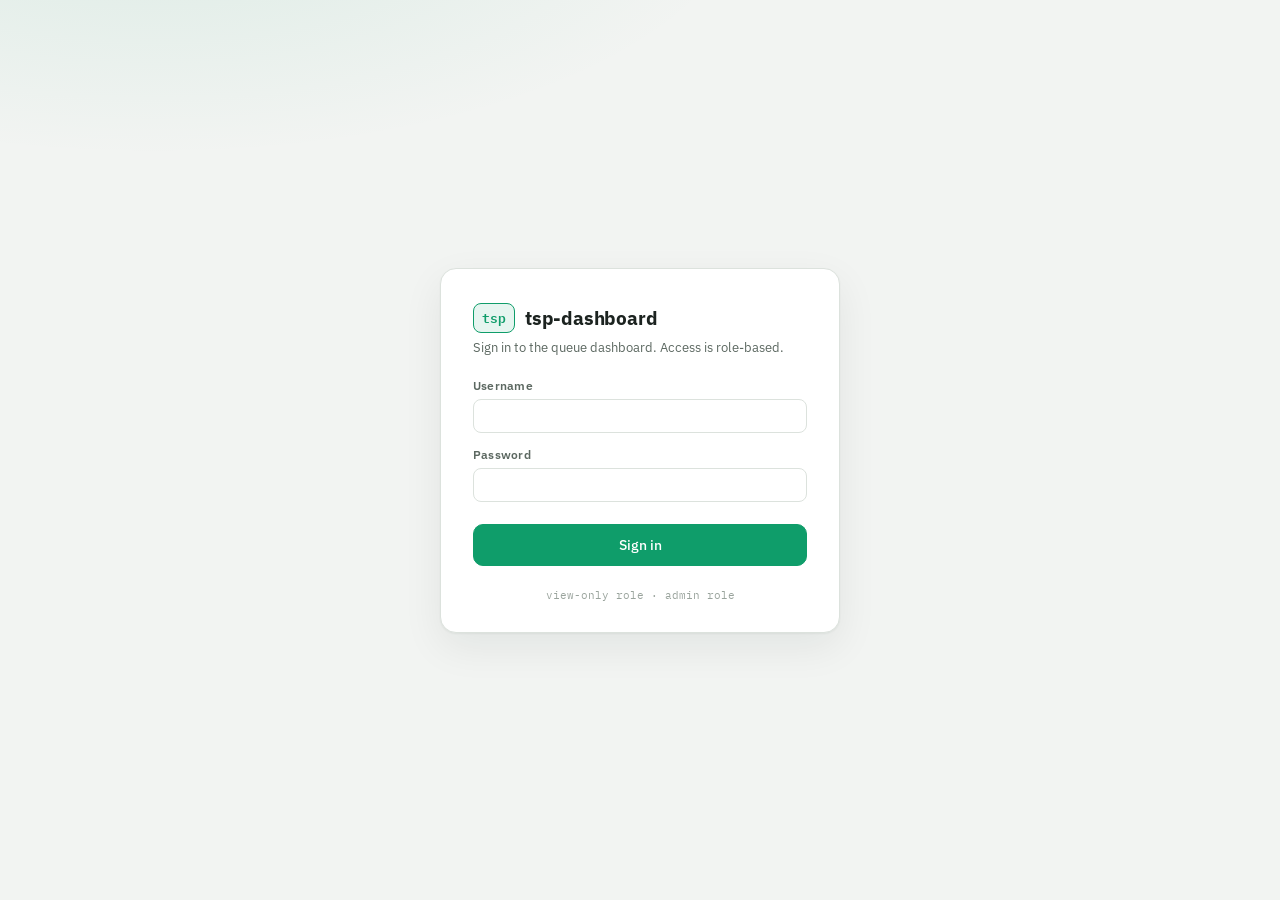
==== static/index.html @ b01f195d "Add files via upload" ====
<!doctype html>
<html lang="en">
<head>
<meta charset="utf-8" />
<meta name="viewport" content="width=device-width, initial-scale=1" />
<title>tsp-dashboard</title>
<link rel="icon" href="data:image/svg+xml,<svg xmlns='http://www.w3.org/2000/svg' viewBox='0 0 100 100'><text y='.9em' font-size='90'>⏱</text></svg>">
<link rel="preconnect" href="https://fonts.googleapis.com">
<link rel="preconnect" href="https://fonts.gstatic.com" crossorigin>
<link href="https://fonts.googleapis.com/css2?family=IBM+Plex+Mono:wght@400;500;600&family=IBM+Plex+Sans:wght@400;500;600;700&display=swap" rel="stylesheet">
<script>
(function () {
  var t = localStorage.getItem('tsp-theme');
  if (t !== 'dark' && t !== 'light') {
    t = window.matchMedia('(prefers-color-scheme: light)').matches ? 'light' : 'dark';
  }
  document.documentElement.dataset.theme = t;
})();
</script>
<link rel="stylesheet" href="/static/style.css">
</head>
<body>

<!-- ============================ LOGIN ============================ -->
<div id="loginWrap" hidden>
  <div class="login-card">
    <div class="login-brand">
      <span class="mark">tsp</span>
      <h1>tsp-dashboard</h1>
    </div>
    <p class="login-sub">Sign in to the queue dashboard. Access is role-based.</p>
    <form id="loginForm">
      <label for="u">Username</label>
      <input id="u" name="username" autocomplete="username" autofocus spellcheck="false" required />
      <label for="p">Password</label>
      <input id="p" name="password" type="password" autocomplete="current-password" required />
      <button type="submit" id="loginBtn" class="primary">Sign in</button>
    </form>
    <div id="loginErr" class="login-err" hidden></div>
    <div class="login-foot">view-only role · admin role</div>
  </div>
</div>

<!-- ============================ DASHBOARD ============================ -->
<div id="dashWrap" hidden>
  <div class="wrap">

    <header class="top">
      <div class="brand">
        <span class="mark">tsp</span>
        <div>
          <h1>tsp-dashboard</h1>
          <div class="bin" id="binPath">—</div>
        </div>
      </div>
      <div class="head-right">
        <span class="chip alive" id="serverChip"><span class="dot"></span><span id="serverChipText">checking…</span></span>
        <span class="chip" title="Slots available"><span class="dot" style="background:var(--ink-faint)"></span>slots&nbsp;<b id="slotsTag" style="color:var(--ink)">—</b></span>
        <span class="chip role-chip viewer" id="roleChip">—</span>
        <button id="themeBtn" title="Toggle light/dark mode">☀ Light</button>
        <button id="logoutBtn">Sign out</button>
      </div>
    </header>

    <div id="serverBanner" hidden></div>

    <!-- ---------- admin controls ---------- -->
    <section class="admin-panel" id="adminPanel" hidden>
      <div class="admin-head">
        <span class="lbl">Server controls</span>
        <span class="tag">admin only</span>
      </div>
      <div class="admin-grid">
        <div class="ctl-card slots">
          <div class="ctl-lbl">Max simultaneous slots <span class="cur" id="slotCur"></span></div>
          <div class="ctl-row">
            <input id="slotsInput" type="number" min="1" inputmode="numeric" placeholder="slots" />
            <button id="slotsBtn" class="primary">Set slots</button>
          </div>
          <div class="hint">tsp -S &lt;num&gt; — raise to increase throughput</div>
        </div>
        <div class="ctl-card">
          <div class="ctl-lbl">Running jobs</div>
          <div class="ctl-row">
            <span class="big"><span id="ctlRunning">0</span> <small>running</small></span>
            <button class="danger" id="killAllBtn">Kill all</button>
          </div>
          <div class="hint">tsp -T — SIGTERM every running job group</div>
        </div>
        <div class="ctl-card">
          <div class="ctl-lbl">Finished jobs</div>
          <div class="ctl-row">
            <span class="big"><span id="ctlFinished">0</span> <small>done</small></span>
            <button id="clearBtn">Clear finished</button>
          </div>
          <div class="hint">tsp -C — drop finished jobs from the list</div>
        </div>
        <div class="ctl-card">
          <div class="ctl-lbl">Task Spooler server</div>
          <button class="danger" id="killServerBtn" style="width:100%">Kill server</button>
          <div class="hint">tsp -K — <b>stops the daemon entirely.</b> Irreversible; jobs stop being accepted.</div>
        </div>
      </div>
    </section>

    <!-- ---------- overview ---------- -->
    <div class="overview">
      <div class="ov-ring-card">
        <svg viewBox="0 0 150 150" id="utilRing">
          <circle cx="75" cy="75" r="61" fill="none" stroke="var(--grid)" stroke-width="12"/>
          <circle id="utilArc" cx="75" cy="75" r="61" fill="none" stroke="var(--accent)" stroke-width="12"
                  stroke-linecap="round" transform="rotate(-90 75 75)"
                  stroke-dasharray="383.3" stroke-dashoffset="383.3"/>
          <text x="75" y="71" text-anchor="middle" id="ringNum" fill="var(--ink)"
                font-family="var(--font-mono)" font-size="27" font-weight="600">0</text>
          <text x="75" y="91" text-anchor="middle" id="ringDen" fill="var(--ink-faint)"
                font-family="var(--font-mono)" font-size="12.5">/ 0</text>
        </svg>
        <div class="ring-lbl">slots busy</div>
      </div>
      <div class="ov-right">
        <div class="ov-counts">
          <div class="count-cell queued"><div class="num" id="statQueued">0</div><div class="lbl">Queued</div></div>
          <div class="count-cell running"><div class="num" id="statRunning">0</div><div class="lbl">Running</div></div>
          <div class="count-cell finished"><div class="num" id="statFinished">0</div><div class="lbl">Finished</div></div>
          <div class="count-cell failed"><div class="num" id="statFailed">0</div><div class="lbl">Failed</div></div>
        </div>
        <div class="ov-trend">
          <div class="ov-trend-head">
            <span class="lbl">queue depth — this session</span>
            <span class="legend">
              <span><i style="background:var(--blue);"></i>queued</span>
              <span><i style="background:var(--amber);"></i>running</span>
            </span>
          </div>
          <svg viewBox="0 0 600 58" preserveAspectRatio="none" id="trendChart"></svg>
        </div>
      </div>
    </div>

    <!-- ---------- toolbar ---------- -->
    <div class="toolbar">
      <div class="chips" id="filterChips">
        <div class="chip-btn active" data-filter="all">All</div>
        <div class="chip-btn" data-filter="queued">Queued</div>
        <div class="chip-btn" data-filter="running">Running</div>
        <div class="chip-btn" data-filter="finished">Finished</div>
        <div class="chip-btn" data-filter="failed">Failed</div>
      </div>
      <div class="toolbar-right">
        <div class="poll-wrap">
          <label for="pollSel">poll</label>
          <select id="pollSel" title="Auto-refresh interval — applies to your browser session">
            <option value="1000">1s</option>
            <option value="2000">2s</option>
            <option value="5000">5s</option>
            <option value="10000">10s</option>
            <option value="30000">30s</option>
            <option value="60000">1m</option>
          </select>
        </div>
        <div class="search-wrap">
          <input class="search" id="searchBox" placeholder="filter by command…" spellcheck="false" />
        </div>
      </div>
    </div>

    <!-- ---------- jobs table ---------- -->
    <div class="table-shell">
      <div class="row-head">
        <div>ID</div><div>State</div><div>Command</div><div>Exit</div><div>Time</div><div style="text-align:right;">Actions</div>
      </div>
      <div id="jobList"></div>
    </div>

    <footer>
      polling every <span id="footPoll">2s</span> <span class="sep">·</span> GET /api/jobs
      <span class="sep">·</span> <span id="footRole"></span>
    </footer>
  </div>
</div>

<div class="toast" id="toast"></div>

<script>
const HISTORY_MAX = 60;

const state = {
  user: null,
  role: null,
  jobs: [],
  filter: 'all',
  search: '',
  expanded: new Set(),
  auto: true,
  timer: null,
  pollMs: 2000,
  slots: null,
  alive: true,
  binary: '',
  history: [],           // {t, queued, running}
};

const $ = (sel) => document.querySelector(sel);

function classify(job) {
  if (job.state === 'finished') {
    const ec = job.exit_code;
    if (ec && ec !== '0') return 'failed';
    return 'finished';
  }
  if (job.state === 'queued' || job.state === 'running') return job.state;
  return 'other';
}

function escapeHtml(s) {
  return (s || '').replace(/[&<>"']/g, c => ({'&':'&amp;','<':'&lt;','>':'&gt;','"':'&quot;',"'":'&#39;'}[c]));
}

function parseNum(v) {
  const n = parseInt(v, 10);
  return Number.isFinite(n) ? n : null;
}

async function api(path, opts = {}) {
  const init = { ...opts };
  if (opts.body) init.headers = { 'Content-Type': 'application/json' };
  const res = await fetch(path, init);
  let data = null;
  try { data = await res.json(); } catch (e) { /* empty body */ }
  return { res, data };
}

// ------------------------------------------------------------------
// theme
// ------------------------------------------------------------------
function setTheme(t) {
  document.documentElement.dataset.theme = t;
  localStorage.setItem('tsp-theme', t);
  const btn = $('#themeBtn');
  if (btn) btn.textContent = t === 'dark' ? '☀ Light' : '☾ Dark';
}

function themeInit() {
  const t = document.documentElement.dataset.theme || 'dark';
  setTheme(t);
}

// ------------------------------------------------------------------
// toast
// ------------------------------------------------------------------
let toastTimer = null;
function toast(msg, kind = 'info') {
  const el = $('#toast');
  el.textContent = msg;
  el.className = 'toast show ' + (kind === 'error' ? 'error' : kind === 'ok' ? 'ok' : '');
  clearTimeout(toastTimer);
  toastTimer = setTimeout(() => el.classList.remove('show'), 3200);
}

// ------------------------------------------------------------------
// session / login / logout
// ------------------------------------------------------------------
async function fetchMe() {
  const { res, data } = await api('/api/me');
  if (res.ok) {
    state.user = data.user;
    state.role = data.role;
    applyRole();
    $('#dashWrap').hidden = false;
    $('#loginWrap').hidden = true;
    return true;
  }
  $('#dashWrap').hidden = true;
  $('#loginWrap').hidden = false;
  return false;
}

async function doLogin(e) {
  e.preventDefault();
  const btn = $('#loginBtn');
  btn.disabled = true;
  btn.classList.add('waiting');
  btn.textContent = 'Signing in…';
  const { res, data } = await api('/api/login', {
    method: 'POST',
    body: JSON.stringify({ username: $('#u').value.trim(), password: $('#p').value }),
  });
  if (res.ok) {
    state.user = data.user;
    state.role = data.role;
    $('#loginErr').hidden = true;
    $('#u').value = '';
    $('#p').value = '';
    applyRole();
    $('#dashWrap').hidden = false;
    $('#loginWrap').hidden = true;
    startLoop();
    return;
  }
  $('#loginErr').textContent = (data && data.error) || 'Login failed.';
  $('#loginErr').hidden = false;
  btn.disabled = false;
  btn.classList.remove('waiting');
  btn.textContent = 'Sign in';
}

async function doLogout() {
  await api('/api/logout', { method: 'POST' });
  state.user = null; state.role = null;
  stopLoop();
  $('#dashWrap').hidden = true;
  $('#loginWrap').hidden = false;
  $('#loginErr').hidden = true;
}

function applyRole() {
  const admin = state.role === 'admin';
  const chip = $('#roleChip');
  chip.textContent = state.user || '—';
  chip.className = 'chip role-chip ' + (admin ? 'admin' : 'viewer');
  $('#adminPanel').hidden = !admin;
  $('#slotsInput').disabled = !admin;
  $('#footRole').textContent = admin ? 'authenticated as ' + state.user + ' (admin)' : 'view-only mode · ' + state.user;
  renderJobs();
}

// ------------------------------------------------------------------
// data fetching
// ------------------------------------------------------------------
async function fetchJobs() {
  try {
    const { res, data } = await api('/api/jobs');
    if (res.ok) {
      state.jobs = data.jobs || [];
      state.slots = parseNum(data.slots);
      state.binary = data.binary || '';
      state.alive = true;
      updateStats(data.counts || {});
      recordHistory(data.counts || {});
      markAlive(true, 'server up');
    } else if (res.status === 503) {
      state.jobs = [];
      state.slots = null;
      state.alive = false;
      updateStats({ queued: 0, running: 0, finished: 0, failed: 0, other: 0 });
      recordHistory({ queued: 0, running: 0, finished: 0, failed: 0, other: 0 });
      markAlive(false, (data && data.error) || 'server not running');
      renderError((data && data.error) || 'Task Spooler server is not running.');
    } else {
      state.alive = false;
      markAlive(false, 'disconnected');
      renderError((data && data.error) || 'Failed to reach backend');
    }
  } catch (e) {
    state.alive = false;
    markAlive(false, 'disconnected');
    renderError('Could not reach the dashboard backend.');
  }
}

function markAlive(alive, text) {
  const chip = $('#serverChip');
  chip.className = 'chip ' + (alive ? 'alive' : 'dead');
  $('#serverChipText').textContent = text;
  const banner = $('#serverBanner');
  const bin = $('#binPath');
  if (bin) bin.textContent = state.binary || '—';
  const slotsTag = $('#slotsTag');
  if (slotsTag) slotsTag.textContent = state.slots == null ? '—' : state.slots;
  if (!alive) {
    banner.hidden = false;
    banner.innerHTML = '⚠ &nbsp;Task Spooler server is <b>not running</b> — jobs cannot be listed or managed. Restart it on the host or via your scheduler (e.g. <code>tsp -S 2</code>).';
  } else {
    banner.hidden = true;
  }
}

function updateStats(counts) {
  $('#statQueued').textContent = counts.queued;
  $('#statRunning').textContent = counts.running;
  $('#statFinished').textContent = counts.finished;
  $('#statFailed').textContent = counts.failed;
  if ($('#ctlRunning')) $('#ctlRunning').textContent = counts.running;
  if ($('#ctlFinished')) $('#ctlFinished').textContent = counts.finished;
  if ($('#slotsTag')) $('#slotsTag').textContent = state.slots == null ? '—' : state.slots;
  renderRing(counts.running);
}

function renderRing(running) {
  const CIRC = 383.3; // 2 * PI * 61
  const denom = state.slots && state.slots > 0 ? state.slots : Math.max(running, 1);
  const frac = Math.min(running / denom, 1);
  const arc = $('#utilArc');
  arc.setAttribute('stroke-dasharray', CIRC.toFixed(1));
  arc.setAttribute('stroke-dashoffset', (CIRC * (1 - frac)).toFixed(1));
  arc.setAttribute('stroke', running > 0 ? 'var(--amber)' : 'var(--accent)');
  $('#ringNum').textContent = running;
  $('#ringDen').textContent = '/ ' + (state.slots ?? '?');
}

function recordHistory(counts) {
  state.history.push({ t: Date.now(), queued: counts.queued, running: counts.running });
  if (state.history.length > HISTORY_MAX) state.history.shift();
  renderTrend();
}

function renderTrend() {
  const svg = $('#trendChart');
  const w = 600, h = 58, pad = 4;
  const pts = state.history;
  if (pts.length < 2) {
    svg.innerHTML = `<text x="8" y="34" fill="var(--ink-faint)" font-family="var(--font-mono)" font-size="11">gathering data…</text>`;
    return;
  }
  const maxV = Math.max(1, ...pts.map(p => Math.max(p.queued, p.running)));
  const stepX = (w - pad * 2) / (HISTORY_MAX - 1);
  const startIdx = HISTORY_MAX - pts.length;
  const xFor = (i) => pad + (startIdx + i) * stepX;
  const yFor = (v) => h - pad - (v / maxV) * (h - pad * 2);
  const line = (key) => pts.map((p, i) => `${xFor(i).toFixed(1)},${yFor(p[key]).toFixed(1)}`).join(' ');
  svg.innerHTML = `
    <line x1="${pad}" y1="${h-pad}" x2="${w-pad}" y2="${h-pad}" stroke="var(--grid)" stroke-width="1"/>
    <polyline points="${line('queued')}" fill="none" stroke="var(--blue)" stroke-width="1.9" stroke-linejoin="round" stroke-linecap="round"/>
    <polyline points="${line('running')}" fill="none" stroke="var(--amber)" stroke-width="1.9" stroke-linejoin="round" stroke-linecap="round"/>
  `;
}

function renderError(msg) {
  const list = $('#jobList');
  list.innerHTML = `
    <div class="error-state">
      <div class="icon">connection error</div>
      <div>${escapeHtml(msg)}</div>
      <div style="margin-top:8px; font-size:11.5px; color:var(--ink-faint);">
        Make sure the server is running and <code>tsp</code> is reachable.
      </div>
    </div>`;
}

// ------------------------------------------------------------------
// job rows
// ------------------------------------------------------------------
function renderJobs() {
  let jobs = state.jobs.filter(j => {
    const cls = classify(j);
    if (state.filter !== 'all' && cls !== state.filter) return false;
    if (state.search && !j.command.toLowerCase().includes(state.search.toLowerCase())) return false;
    return true;
  });

  const list = $('#jobList');
  if (jobs.length === 0) {
    list.innerHTML = `<div class="empty-state"><div class="icon">empty</div>No jobs match this view.</div>`;
    return;
  }

  const queuedOrder = state.jobs.filter(j => j.state === 'queued').map(j => j.id);
  const prevMap = {};
  queuedOrder.forEach((id, i) => { if (i > 0) prevMap[id] = queuedOrder[i - 1]; });

  list.innerHTML = jobs.map(j => jobRowHtml(j, prevMap[j.id])).join('');

  jobs.forEach(j => {
    const rowEl = document.getElementById('row-' + j.id);
    if (!rowEl) return;
    rowEl.querySelector('.job-row').addEventListener('click', (e) => {
      if (e.target.closest('button')) return;
      toggleExpand(j.id);
    });
    const qs = (sel) => rowEl.querySelector(sel);
    if (qs('[data-act="view"]')) qs('[data-act="view"]').addEventListener('click', (e) => { e.stopPropagation(); toggleExpand(j.id); });
    if (qs('[data-act="kill"]')) qs('[data-act="kill"]').addEventListener('click', (e) => { e.stopPropagation(); cancelJob(j.id, 'kill'); });
    if (qs('[data-act="remove"]')) qs('[data-act="remove"]').addEventListener('click', (e) => { e.stopPropagation(); cancelJob(j.id, 'remove'); });
    if (qs('[data-act="bump"]')) qs('[data-act="bump"]').addEventListener('click', (e) => { e.stopPropagation(); bumpJob(j.id); });
    if (qs('[data-act="up"]')) qs('[data-act="up"]').addEventListener('click', (e) => { e.stopPropagation(); swapUp(j.id, prevMap[j.id]); });
  });

  state.expanded.forEach(id => {
    const el = document.getElementById('row-' + id);
    if (el) loadDrawer(id);
  });
}

function jobRowHtml(j, prevId) {
  const cls = classify(j);
  const admin = state.role === 'admin';
  const isExpanded = state.expanded.has(j.id);
  const exitClass = (j.exit_code && j.exit_code !== '0') ? 'nonzero' : '';
  const labelBadge = j.label ? `<span class="label-pill">${escapeHtml(j.label)}</span>` : '';

  let actions = '';
  if (admin && j.state === 'queued') {
    actions += `<button class="act-btn icon" data-act="up" ${prevId ? '' : 'disabled'} title="Swap up in queue (tsp -U)">↑</button>`;
    actions += `<button class="act-btn icon accent" data-act="bump" title="Move to front of queue (tsp -u)">⤒</button>`;
  }
  actions += `<button class="act-btn" data-act="view">Output</button>`;
  if (admin) {
    if (j.state === 'running') {
      actions += `<button class="act-btn danger" data-act="kill" title="SIGTERM (tsp -k)">Kill</button>`;
    } else if (j.state === 'queued' || cls === 'finished' || cls === 'failed') {
      actions += `<button class="act-btn danger" data-act="remove" title="Remove from list (tsp -r)">Remove</button>`;
    }
  }

  return `
    <div class="job state-${cls} ${isExpanded ? 'expanded' : ''}" id="row-${j.id}">
      <div class="job-row">
        <div class="id-cell">#${escapeHtml(j.id)}</div>
        <div><span class="badge ${cls}"><span class="dot"></span>${cls}</span></div>
        <div class="cmd-cell" title="${escapeHtml(j.command)}">${labelBadge}${escapeHtml(j.command) || '<em>—</em>'}</div>
        <div class="exit-cell ${exitClass}">${escapeHtml(j.exit_code) || '—'}</div>
        <div class="times-cell">${escapeHtml(j.times) || '—'}</div>
        <div class="actions-cell">${actions}</div>
      </div>
      <div class="drawer" id="drawer-${j.id}">
        <div class="drawer-section" id="info-${j.id}">
          <div class="drawer-section-label">job info</div>
          <div class="empty-out">loading…</div>
        </div>
        <div class="drawer-section" id="outsec-${j.id}">
          <div class="drawer-section-label">output — ${escapeHtml(j.output_file) || 'no output file yet'}</div>
          <div class="empty-out">loading…</div>
        </div>
      </div>
    </div>`;
}

function toggleExpand(id) {
  if (state.expanded.has(id)) {
    state.expanded.delete(id);
  } else {
    state.expanded.add(id);
    loadDrawer(id);
  }
  const rowEl = document.getElementById('row-' + id);
  if (rowEl) rowEl.classList.toggle('expanded');
}

const INFO_FIELDS = [
  ['command', 'Command'],
  ['slots_required', 'Slots required'],
  ['enqueue_time', 'Enqueue time'],
  ['start_time', 'Start time'],
  ['time_running', 'Time running'],
  ['end_time', 'End time'],
  ['time_run', 'Time run'],
  ['result', 'Result'],
];

function loadDrawer(id) {
  loadInfo(id);
  loadOutput(id);
}

async function loadInfo(id) {
  const sec = document.getElementById('info-' + id);
  if (!sec) return;
  try {
    const { res, data } = await api(`/api/jobs/${id}/info`);
    if (!res.ok) {
      sec.innerHTML = `<div class="drawer-section-label">job info</div><div class="empty-out">${escapeHtml((data && data.error) || 'no info available')}</div>`;
      return;
    }
    const seen = new Set();
    let rows = INFO_FIELDS
      .filter(([key]) => data[key] !== undefined && data[key] !== '')
      .map(([key, label]) => {
        seen.add(key);
        const isCmd = key === 'command';
        const isRunning = key === 'time_running';
        return `<div class="k">${escapeHtml(label)}</div><div class="v ${isCmd ? 'cmd' : ''} ${isRunning ? 'running' : ''}">${escapeHtml(data[key])}</div>`;
      }).join('');
    (data.fields || []).forEach(f => {
      const key = f.label.toLowerCase().replace(/[^a-z0-9]+/g, '_').replace(/^_|_$/g, '');
      if (seen.has(key) || !f.value) return;
      seen.add(key);
      rows += `<div class="k">${escapeHtml(f.label)}</div><div class="v">${escapeHtml(f.value)}</div>`;
    });
    if (!rows) {
      sec.innerHTML = `<div class="drawer-section-label">job info</div><div class="empty-out">no info available</div>`;
      return;
    }
    sec.innerHTML = `<div class="drawer-section-label">job info</div><div class="info-grid">${rows}</div>`;
  } catch (e) {
    sec.innerHTML = `<div class="drawer-section-label">job info</div><div class="empty-out">failed to load job info</div>`;
  }
}

async function loadOutput(id) {
  const sec = document.getElementById('outsec-' + id);
  if (!sec) return;
  try {
    const { res, data } = await api(`/api/jobs/${id}/output`);
    if (!res.ok) {
      sec.innerHTML = `<div class="drawer-section-label">output</div><div class="empty-out">${escapeHtml((data && data.error) || 'no output yet')}</div>`;
      return;
    }
    const body = data.output && data.output.trim().length
      ? `<pre class="output">${escapeHtml(data.output)}</pre>${data.truncated ? '<div class="empty-out" style="margin-top:6px;">(truncated — showing tail)</div>' : ''}`
      : `<div class="empty-out">no output yet</div>`;
    sec.innerHTML = `<div class="drawer-section-label">output</div>${body}`;
  } catch (e) {
    sec.innerHTML = `<div class="drawer-section-label">output</div><div class="empty-out">failed to load output</div>`;
  }
}

// ------------------------------------------------------------------
// admin actions
// ------------------------------------------------------------------
async function cancelJob(id, action) {
  const verb = action === 'kill' ? 'kill' : 'remove';
  if (!confirm(`Are you sure you want to ${verb} job #${id}?`)) return;
  try {
    const { res, data } = await api(`/api/jobs/${id}/cancel`, { method: 'POST', body: JSON.stringify({ action }) });
    if (!res.ok) { toast((data && data.error) || `Could not ${verb} job.`, 'error'); return; }
    toast(`Job #${id} ${verb}d.`, 'ok');
    fetchJobs();
  } catch (e) {
    toast(`Could not ${verb} job.`, 'error');
  }
}

async function bumpJob(id) {
  try {
    const { res, data } = await api(`/api/jobs/${id}/bump`, { method: 'POST' });
    if (!res.ok) { toast((data && data.error) || 'Could not bump job.', 'error'); return; }
    toast(`Job #${id} moved to the front of the queue.`, 'ok');
    fetchJobs();
  } catch (e) {
    toast('Could not bump job.', 'error');
  }
}

async function swapUp(id, prevId) {
  if (!prevId) return;
  try {
    const { res, data } = await api('/api/jobs/swap', { method: 'POST', body: JSON.stringify({ a: id, b: prevId }) });
    if (!res.ok) { toast((data && data.error) || 'Could not reorder the queue.', 'error'); return; }
    fetchJobs();
  } catch (e) {
    toast('Could not reorder the queue.', 'error');
  }
}

async function setSlots() {
  const input = $('#slotsInput');
  const num = parseInt(input.value, 10);
  if (!Number.isFinite(num) || num < 1) { toast('Slots must be a positive integer.', 'error'); input.value = state.slots ?? ''; return; }
  if (num === state.slots) { input.value = state.slots; return; }
  const btn = $('#slotsBtn');
  btn.disabled = true;
  try {
    const { res, data } = await api('/api/slots', { method: 'POST', body: JSON.stringify({ slots: num }) });
    if (!res.ok) { toast((data && data.error) || 'Could not change slot count.', 'error'); return; }
    state.slots = parseNum(data.slots) ?? num;
    $('#slotsTag').textContent = state.slots;
    $('#slotCur').textContent = '→ ' + state.slots;
    input.value = state.slots;
    toast(`Slots set to ${state.slots}.`, 'ok');
    renderRing(parseInt($('#statRunning').textContent, 10) || 0);
  } catch (e) {
    toast('Could not change slot count.', 'error');
  } finally {
    btn.disabled = false;
  }
}

async function killAll() {
  if (!confirm('Send SIGTERM to EVERY running job group? This stops all running jobs at once.')) return;
  try {
    const { res, data } = await api('/api/kill-all', { method: 'POST' });
    if (!res.ok) { toast((data && data.error) || 'Could not kill running jobs.', 'error'); return; }
    toast('All running jobs killed.', 'ok');
    fetchJobs();
  } catch (e) {
    toast('Could not kill running jobs.', 'error');
  }
}

async function clearFinished() {
  if (!confirm('Clear all finished jobs from the list?')) return;
  try {
    const { res, data } = await api('/api/clear', { method: 'POST' });
    if (!res.ok) { toast((data && data.error) || 'Could not clear finished jobs.', 'error'); return; }
    toast('Finished jobs cleared.', 'ok');
    fetchJobs();
  } catch (e) {
    toast('Could not clear finished jobs.', 'error');
  }
}

async function killServer() {
  if (!confirm('This kills the Task Spooler SERVER itself (tsp -K). No more jobs can be accepted until it is restarted. Continue?')) return;
  const typed = prompt('Type KILL (in caps) to confirm you really want to stop the server:');
  if (typed !== 'KILL') { toast('Server kill aborted.', 'error'); return; }
  try {
    const { res, data } = await api('/api/server/kill', { method: 'POST' });
    if (!res.ok) { toast((data && data.error) || 'Could not kill the server.', 'error'); return; }
    toast('Task Spooler server stopped.', 'ok');
    fetchJobs();
  } catch (e) {
    toast('Could not kill the server.', 'error');
  }
}

// ------------------------------------------------------------------
// loop / init
// ------------------------------------------------------------------
function startLoop() {
  fetchJobs();
  if (!state.timer) {
    state.timer = setInterval(() => { if (state.auto) fetchJobs(); }, state.pollMs);
    syncPollUi();
  }
}

function stopLoop() {
  if (state.timer) { clearInterval(state.timer); state.timer = null; }
}

function formatPoll(ms) {
  return ms >= 60000 ? (ms / 60000) + 'm' : (ms / 1000) + 's';
}

function applyPoll(ms) {
  state.pollMs = ms;
  localStorage.setItem('tsp-poll', String(ms));
  stopLoop();
  state.timer = setInterval(() => { if (state.auto) fetchJobs(); }, ms);
  syncPollUi();
}

function syncPollUi() {
  const sel = $('#pollSel');
  if (sel) {
    const known = Array.from(sel.options).some(o => o.value === String(state.pollMs));
    if (!known) {
      const opt = document.createElement('option');
      opt.value = String(state.pollMs);
      opt.textContent = formatPoll(state.pollMs);
      sel.appendChild(opt);
    }
    sel.value = String(state.pollMs);
  }
  $('#footPoll').textContent = formatPoll(state.pollMs);
}

// events
function bindEvents() {
  $('#loginForm').addEventListener('submit', doLogin);
  $('#logoutBtn').addEventListener('click', doLogout);
  $('#themeBtn').addEventListener('click', () => {
    setTheme(document.documentElement.dataset.theme === 'dark' ? 'light' : 'dark');
  });
  $('#slotsBtn').addEventListener('click', setSlots);
  $('#slotsInput').addEventListener('keydown', (e) => { if (e.key === 'Enter') setSlots(); });
  $('#killAllBtn').addEventListener('click', killAll);
  $('#clearBtn').addEventListener('click', clearFinished);
  $('#killServerBtn').addEventListener('click', killServer);

  $('#filterChips').addEventListener('click', (e) => {
    const chip = e.target.closest('.chip-btn');
    if (!chip) return;
    document.querySelectorAll('.chip-btn').forEach(c => c.classList.remove('active'));
    chip.classList.add('active');
    state.filter = chip.dataset.filter;
    renderJobs();
  });

  $('#searchBox').addEventListener('input', (e) => {
    state.search = e.target.value;
    renderJobs();
  });

  $('#pollSel').addEventListener('change', (e) => {
    applyPoll(parseInt(e.target.value, 10) || 2000);
  });
}

(async function init() {
  themeInit();
  const savedPoll = parseInt(localStorage.getItem('tsp-poll') || '', 10);
  if (Number.isFinite(savedPoll) && savedPoll >= 1000) state.pollMs = savedPoll;
  bindEvents();
  await fetchMe();
  if (state.user) startLoop();
})();
</script>
</body>
</html>
---- static/style.css ----
/* tsp-dashboard — stylesheet (linked from static/index.html). */
:root{
  --radius:10px;
  --font-mono:'IBM Plex Mono', ui-monospace, Menlo, Consolas, monospace;
  --font-sans:'IBM Plex Sans', -apple-system, BlinkMacSystemFont, sans-serif;
}
:root[data-theme="dark"]{
  color-scheme:dark;
  --bg:#0b0d0f; --bg-soft:#0e1113;
  --panel:#14181b; --panel-2:#191f23; --panel-3:#20272c;
  --grid:#232b31; --grid-soft:#1a2024;
  --ink:#eae8e1; --ink-dim:#98a19c; --ink-faint:#5c6660;
  --accent:#66d9a8; --accent-strong:#4ccb96; --accent-ink:#08110c;
  --accent-dim:rgba(102,217,168,.12); --green-dim:rgba(102,217,168,.16);
  --blue:#74a9e6; --blue-dim:rgba(116,169,230,.14);
  --amber:#e4a95c; --amber-dim:rgba(228,169,92,.14);
  --red:#e4706b; --red-dim:rgba(228,112,107,.16);
  --hover-bg:#1c2328;
  --code-bg:#0a0d0f;
  --shadow:0 1px 0 rgba(255,255,255,.02), 0 14px 40px rgba(0,0,0,.38);
  --input-bg:#0e1113;
}
:root[data-theme="light"]{
  color-scheme:light;
  --bg:#f2f4f2; --bg-soft:#eef1ee;
  --panel:#ffffff; --panel-2:#f7f9f7; --panel-3:#eef1ee;
  --grid:#dce2dd; --grid-soft:#e8ece8;
  --ink:#1c2320; --ink-dim:#5c6861; --ink-faint:#9aa49d;
  --accent:#0f9d6a; --accent-strong:#0b7d55; --accent-ink:#ffffff;
  --accent-dim:rgba(15,157,106,.10); --green-dim:rgba(15,157,106,.14);
  --blue:#2c6cb8; --blue-dim:rgba(44,108,184,.12);
  --amber:#b3771f; --amber-dim:rgba(179,119,31,.14);
  --red:#c43d35; --red-dim:rgba(196,61,53,.12);
  --hover-bg:#eef2ee;
  --code-bg:#f7f9f7;
  --shadow:0 1px 2px rgba(20,30,25,.05), 0 14px 40px rgba(20,30,25,.07);
  --input-bg:#ffffff;
}

*{box-sizing:border-box;}
html,body{margin:0;padding:0;}
[hidden]{display:none !important;}
body{
  background:
    radial-gradient(1100px 480px at 12% -12%, var(--accent-dim), transparent 55%),
    radial-gradient(900px 420px at 105% 0%, transparent, transparent),
    var(--bg);
  color:var(--ink);
  font-family:var(--font-sans);
  -webkit-font-smoothing:antialiased;
  min-height:100vh;
  transition:background .25s, color .25s;
}
::selection{background:var(--accent); color:var(--accent-ink);}
a{color:var(--accent); text-decoration:none;}
.wrap{max-width:1180px; margin:0 auto; padding:22px 24px 70px;}

button{
  font-family:var(--font-sans);
  font-size:12.5px; font-weight:500;
  color:var(--ink);
  background:var(--panel-2);
  border:1px solid var(--grid);
  border-radius:var(--radius);
  padding:8px 13px;
  cursor:pointer;
  transition:border-color .12s, background .12s, color .12s, transform .05s;
}
button:hover{border-color:var(--ink-faint); background:var(--panel-3);}
button:active{transform:translateY(1px);}
button:disabled{opacity:.4; cursor:not-allowed;}
button.primary{background:var(--accent); border-color:var(--accent); color:var(--accent-ink);}
button.primary:hover{background:var(--accent-strong); border-color:var(--accent-strong);}
button.danger:hover{border-color:var(--red); color:var(--red); background:var(--red-dim);}
button.waiting{opacity:.6; cursor:progress;}
input{
  font-family:var(--font-mono); font-size:12.5px; color:var(--ink);
  background:var(--input-bg); border:1px solid var(--grid);
  border-radius:8px; padding:8px 11px;
  transition:border-color .12s;
}
input:focus{outline:none; border-color:var(--accent);}

/* ---------- login ---------- */
#loginWrap{
  min-height:100vh; display:flex; align-items:center; justify-content:center; padding:24px;
}
.login-card{
  width:100%; max-width:400px;
  background:var(--panel); border:1px solid var(--grid);
  border-radius:16px; padding:34px 32px 30px;
  box-shadow:var(--shadow);
}
.login-brand{display:flex; align-items:center; gap:10px; margin-bottom:6px;}
.login-brand .mark{
  font-family:var(--font-mono); font-size:13px; font-weight:600;
  color:var(--accent);
  background:var(--accent-dim);
  border:1px solid var(--accent);
  padding:3px 8px; border-radius:8px;
}
.login-card h1{font-size:19px; margin:0; letter-spacing:-.01em;}
.login-sub{color:var(--ink-dim); font-size:13px; margin:6px 0 22px;}
.login-card label{
  display:block; font-size:11.5px; font-weight:600;
  color:var(--ink-dim); margin:14px 0 6px; letter-spacing:.02em;
}
.login-card input{width:100%;}
.login-card button[type="submit"]{width:100%; margin-top:22px; padding:11px; font-size:13.5px;}
.login-err{
  margin-top:14px; font-size:12.5px; color:var(--red);
  background:var(--red-dim); border:1px solid var(--red);
  border-radius:8px; padding:9px 12px;
}
.login-foot{
  margin-top:22px; font-family:var(--font-mono); font-size:11px;
  color:var(--ink-faint); text-align:center;
}
.login-card .theme-inline{
  position:absolute; margin-left:310px; margin-top:-6px;
}
.login-card .theme-inline button{padding:6px 9px; font-size:12px;}

/* ---------- header ---------- */
header.top{
  display:flex; align-items:center; justify-content:space-between;
  gap:16px; flex-wrap:wrap;
  padding-bottom:16px; border-bottom:1px solid var(--grid); margin-bottom:18px;
}
.brand{display:flex; align-items:center; gap:10px;}
.brand .mark{
  font-family:var(--font-mono); font-size:13px; font-weight:600;
  color:var(--accent); background:var(--accent-dim);
  border:1px solid var(--accent); padding:3px 8px; border-radius:8px;
}
.brand h1{font-size:18px; margin:0; letter-spacing:-.01em;}
.brand .bin{font-family:var(--font-mono); font-size:11px; color:var(--ink-faint); margin-top:2px;}
.head-right{display:flex; align-items:center; gap:8px; flex-wrap:wrap;}
.chip{
  display:inline-flex; align-items:center; gap:6px;
  font-family:var(--font-mono); font-size:11.5px;
  color:var(--ink-dim); background:var(--panel);
  border:1px solid var(--grid); border-radius:20px;
  padding:5px 11px; white-space:nowrap;
}
.chip .dot{width:7px; height:7px; border-radius:50%; background:var(--ink-faint);}
.chip.alive .dot{background:var(--accent); box-shadow:0 0 0 0 var(--accent); animation:pulse 2.2s ease-out infinite;}
.chip.alive{color:var(--accent);}
.chip.dead .dot{background:var(--red);}
.chip.dead{color:var(--red); border-color:var(--red-dim);}
@keyframes pulse{
  0%{box-shadow:0 0 0 0 var(--accent);}
  70%{box-shadow:0 0 0 7px transparent;}
  100%{box-shadow:0 0 0 0 transparent;}
}
.role-chip{font-weight:600;}
.role-chip.admin{color:var(--accent); border-color:var(--accent-dim); background:var(--accent-dim);}
.role-chip.viewer{color:var(--blue); border-color:var(--blue-dim); background:var(--blue-dim);}
.role-chip::before{content:"";}
.role-chip.admin::before{content:"⚡ "; }
.role-chip.viewer::before{content:"👁 "; }

/* ---------- server banner ---------- */
#serverBanner{
  display:flex; align-items:center; gap:10px;
  background:var(--red-dim); border:1px solid var(--red);
  color:var(--red); border-radius:var(--radius);
  padding:10px 14px; margin-bottom:16px;
  font-size:13px; font-family:var(--font-mono);
}

/* ---------- admin panel ---------- */
.admin-panel{
  background:var(--panel); border:1px solid var(--grid);
  border-radius:14px; margin-bottom:20px; overflow:hidden;
  box-shadow:var(--shadow);
}
.admin-head{
  display:flex; align-items:center; justify-content:space-between;
  padding:12px 16px; border-bottom:1px solid var(--grid-soft);
  background:var(--panel-2);
}
.admin-head .lbl{font-size:12px; font-weight:600; letter-spacing:.02em; text-transform:uppercase; color:var(--ink-dim);}
.admin-head .tag{font-size:10.5px; font-weight:600; color:var(--accent); background:var(--accent-dim); border:1px solid var(--accent-dim); border-radius:20px; padding:3px 9px;}
.admin-grid{
  display:grid; grid-template-columns:repeat(auto-fit, minmax(230px, 1fr)); gap:1px;
  background:var(--grid-soft);
}
.ctl-card{background:var(--panel); padding:14px 16px;}
.ctl-card .ctl-lbl{font-size:11.5px; color:var(--ink-dim); font-weight:600; margin-bottom:10px;}
.ctl-row{display:flex; gap:8px; align-items:center;}
.ctl-row input{flex:0 0 110px;}
.ctl-card .hint{font-family:var(--font-mono); font-size:10.5px; color:var(--ink-faint); margin-top:9px; line-height:1.5;}
.ctl-card.slots .cur{font-family:var(--font-mono); font-size:12px; color:var(--accent); margin-left:8px;}
.ctl-card .big{font-family:var(--font-mono); font-size:22px; font-weight:600; color:var(--ink);}
.ctl-card .big small{font-size:12px; color:var(--ink-faint); font-weight:400;}

/* ---------- overview ---------- */
.overview{display:grid; grid-template-columns:220px 1fr; gap:0; margin-bottom:18px;}
.ov-ring-card{
  background:var(--panel); border:1px solid var(--grid);
  border-right:none; border-radius:var(--radius) 0 0 var(--radius) / var(--radius) 0 0 var(--radius);
  padding:20px 12px; display:flex; flex-direction:column; align-items:center; justify-content:center;
}
.ov-ring-card svg{width:150px; height:150px; display:block;}
.ov-ring-card .ring-lbl{font-size:11.5px; font-family:var(--font-mono); color:var(--ink-faint); margin-top:8px;}
.ov-right{
  background:var(--panel); border:1px solid var(--grid);
  border-radius:0 var(--radius) var(--radius) 0 / 0 var(--radius) var(--radius) 0;
  overflow:hidden;
}
.ov-counts{display:grid; grid-template-columns:repeat(4,1fr); gap:1px; background:var(--grid-soft); border-bottom:1px solid var(--grid-soft);}
.count-cell{background:var(--panel); padding:14px 16px 12px;}
.count-cell .num{font-family:var(--font-mono); font-size:24px; font-weight:600; line-height:1;}
.count-cell .lbl{margin-top:5px; font-size:11.5px; color:var(--ink-dim);}
.count-cell.queued .num{color:var(--blue);}
.count-cell.running .num{color:var(--amber);}
.count-cell.finished .num{color:var(--accent);}
.count-cell.failed .num{color:var(--red);}
.ov-trend{padding:14px 16px 10px;}
.ov-trend-head{display:flex; justify-content:space-between; align-items:baseline; margin-bottom:6px;}
.ov-trend-head .lbl{font-size:11.5px; color:var(--ink-dim);}
.ov-trend-head .legend{display:flex; gap:12px; font-family:var(--font-mono); font-size:10.5px; color:var(--ink-faint);}
.ov-trend-head .legend span{display:inline-flex; align-items:center; gap:4px;}
.ov-trend-head .legend i{width:7px; height:7px; border-radius:2px; display:inline-block;}
.ov-trend svg{width:100%; height:58px; display:block;}

/* ---------- toolbar ---------- */
.toolbar{display:flex; align-items:center; justify-content:space-between; gap:12px; margin-bottom:12px; flex-wrap:wrap;}
.chips{display:flex; gap:6px; flex-wrap:wrap;}
.chip-btn{
  font-family:var(--font-mono); font-size:11.5px; color:var(--ink-dim);
  background:var(--panel); border:1px solid var(--grid); border-radius:20px;
  padding:5px 13px; cursor:pointer; user-select:none; transition:all .12s;
}
.chip-btn:hover{color:var(--ink); border-color:var(--ink-faint);}
.chip-btn.active{color:var(--accent-ink); background:var(--accent); border-color:var(--accent); font-weight:600;}
.search{width:240px;}
.search-wrap{position:relative;}
  .search-wrap::before{content:"⌕"; position:absolute; left:11px; top:50%; transform:translateY(-52%); color:var(--ink-faint); font-size:14px;}
  .toolbar-right{display:flex; align-items:center; gap:10px;}
  .poll-wrap{display:inline-flex; align-items:center; gap:7px; font-family:var(--font-mono); font-size:11.5px; color:var(--ink-dim);}
  .poll-wrap label{letter-spacing:.02em;}
  .poll-wrap select{
    font-family:var(--font-mono); font-size:11.5px; color:var(--ink);
    background:var(--input-bg); border:1px solid var(--grid);
    border-radius:8px; padding:6px 8px; cursor:pointer;
    transition:border-color .12s;
  }
  .poll-wrap select:hover{border-color:var(--ink-faint);}
  .poll-wrap select:focus{outline:none; border-color:var(--accent);}

/* ---------- table ---------- */
.table-shell{border:1px solid var(--grid); border-radius:var(--radius); overflow:hidden; background:var(--panel);}
.row-head, .job-row{
  display:grid; grid-template-columns:52px 96px 1fr 84px 120px 132px;
  align-items:center; gap:12px;
}
.row-head{
  padding:10px 16px; font-size:11px; color:var(--ink-faint);
  border-bottom:1px solid var(--grid); letter-spacing:.01em;
}
.job{border-bottom:1px solid var(--grid-soft);}
.job:last-child{border-bottom:none;}
.job-row{
  padding:11px 16px; cursor:pointer;
  border-left:2px solid transparent;
  transition:background .1s;
}
.job-row:hover{background:var(--hover-bg);}
.job.state-queued .job-row{border-left-color:var(--blue);}
.job.state-running .job-row{border-left-color:var(--amber);}
.job.state-finished .job-row{border-left-color:var(--accent);}
.job.state-failed .job-row{border-left-color:var(--red);}
.id-cell{font-family:var(--font-mono); color:var(--ink-dim); font-size:12.5px;}
.badge{
  font-family:var(--font-mono); font-size:11px; padding:3px 9px; border-radius:20px;
  display:inline-flex; align-items:center; gap:5px; width:fit-content;
}
.badge .dot{width:5px;height:5px;border-radius:50%;}
.badge.queued{color:var(--blue); background:var(--blue-dim);}
.badge.queued .dot{background:var(--blue);}
.badge.running{color:var(--amber); background:var(--amber-dim);}
.badge.running .dot{background:var(--amber); animation:blink 1.1s ease-in-out infinite;}
.badge.finished{color:var(--accent); background:var(--green-dim);}
.badge.finished .dot{background:var(--accent);}
.badge.failed{color:var(--red); background:var(--red-dim);}
.badge.failed .dot{background:var(--red);}
@keyframes blink{0%,100%{opacity:1;}50%{opacity:.25;}}
.cmd-cell{font-family:var(--font-mono); font-size:12.5px; color:var(--ink); white-space:nowrap; overflow:hidden; text-overflow:ellipsis;}
.label-pill{
  font-family:var(--font-sans); font-size:10.5px; font-weight:600; color:var(--accent);
  background:var(--accent-dim); border-radius:20px; padding:2px 8px; margin-right:8px;
}
.exit-cell, .times-cell{font-family:var(--font-mono); font-size:11.5px; color:var(--ink-dim); white-space:nowrap; overflow:hidden; text-overflow:ellipsis;}
.exit-cell.nonzero{color:var(--red);}
.actions-cell{display:flex; gap:6px; justify-content:flex-end;}
.actions-cell .act-btn{padding:5px 10px; font-size:11.5px; white-space:nowrap;}
.act-btn.icon{min-width:30px; padding:5px 8px; font-family:var(--font-mono);}
.act-btn.icon.accent{color:var(--accent);}
.act-btn.icon.accent:hover{border-color:var(--accent); background:var(--accent-dim);}
.actions-cell .act-btn.danger:hover{border-color:var(--red); color:var(--red); background:var(--red-dim);}

/* ---------- drawer ---------- */
.drawer{border-top:1px solid var(--grid-soft); background:var(--bg-soft); padding:14px 16px 16px 34px; display:none;}
.job.expanded .drawer{display:block;}
.job.expanded .job-row{background:var(--hover-bg);}
.drawer-section + .drawer-section{margin-top:14px;}
.drawer-section-label{font-family:var(--font-mono); font-size:11px; color:var(--ink-faint); margin-bottom:8px;}
.info-grid{
  display:grid; grid-template-columns:150px 1fr; row-gap:7px; column-gap:14px;
  background:var(--code-bg); border:1px solid var(--grid-soft); border-radius:var(--radius);
  padding:12px 14px;
}
.info-grid .k{font-family:var(--font-mono); font-size:11.5px; color:var(--ink-faint); white-space:nowrap; overflow:hidden; text-overflow:ellipsis;}
.info-grid .v{font-family:var(--font-mono); font-size:12px; color:var(--ink); white-space:pre-wrap; word-break:break-all;}
.info-grid .v.cmd{color:var(--ink); line-height:1.5;}
.info-grid .v.running{color:var(--amber);}
pre.output{
  font-family:var(--font-mono); font-size:12px; line-height:1.55; color:var(--ink);
  background:var(--code-bg); border:1px solid var(--grid-soft); border-radius:var(--radius);
  padding:12px 14px; max-height:340px; overflow:auto; white-space:pre-wrap; word-break:break-word; margin:0;
}
.empty-out{font-family:var(--font-mono); font-size:12px; color:var(--ink-faint); font-style:italic;}

/* ---------- empty / error ---------- */
.empty-state, .error-state{padding:56px 20px; text-align:center; color:var(--ink-dim);}
.empty-state .icon, .error-state .icon{font-family:var(--font-mono); font-size:12px; color:var(--ink-faint); margin-bottom:8px;}
.error-state{color:var(--red);}
.error-state code{font-family:var(--font-mono); background:var(--red-dim); padding:2px 6px; border-radius:6px; color:var(--red);}

footer{
  margin-top:24px; font-family:var(--font-mono); font-size:11px; color:var(--ink-faint);
  text-align:center; line-height:1.7;
}
footer .sep{color:var(--grid); padding:0 6px;}

/* ---------- toast ---------- */
.toast{
  position:fixed; left:50%; bottom:26px; transform:translateX(-50%) translateY(20px);
  background:var(--panel-3); border:1px solid var(--grid); color:var(--ink);
  border-radius:10px; padding:11px 18px; font-size:13px; font-family:var(--font-mono);
  box-shadow:var(--shadow); opacity:0; pointer-events:none; transition:all .22s; z-index:99; max-width:90vw;
}
.toast.show{opacity:1; transform:translateX(-50%) translateY(0);}
.toast.error{border-color:var(--red); color:var(--red); background:var(--red-dim);}
.toast.ok{border-color:var(--accent); color:var(--accent); background:var(--accent-dim);}

@media (max-width:880px){
  .overview{grid-template-columns:1fr;}
  .ov-ring-card{border-right:1px solid var(--grid); border-radius:var(--radius) var(--radius) 0 0;}
  .ov-right{border-radius:0 0 var(--radius) var(--radius);}
  .ov-counts{grid-template-columns:repeat(2,1fr);}
  .row-head{display:none;}
  .job-row{grid-template-columns:1fr; gap:6px;}
  .actions-cell{justify-content:flex-start;}
}
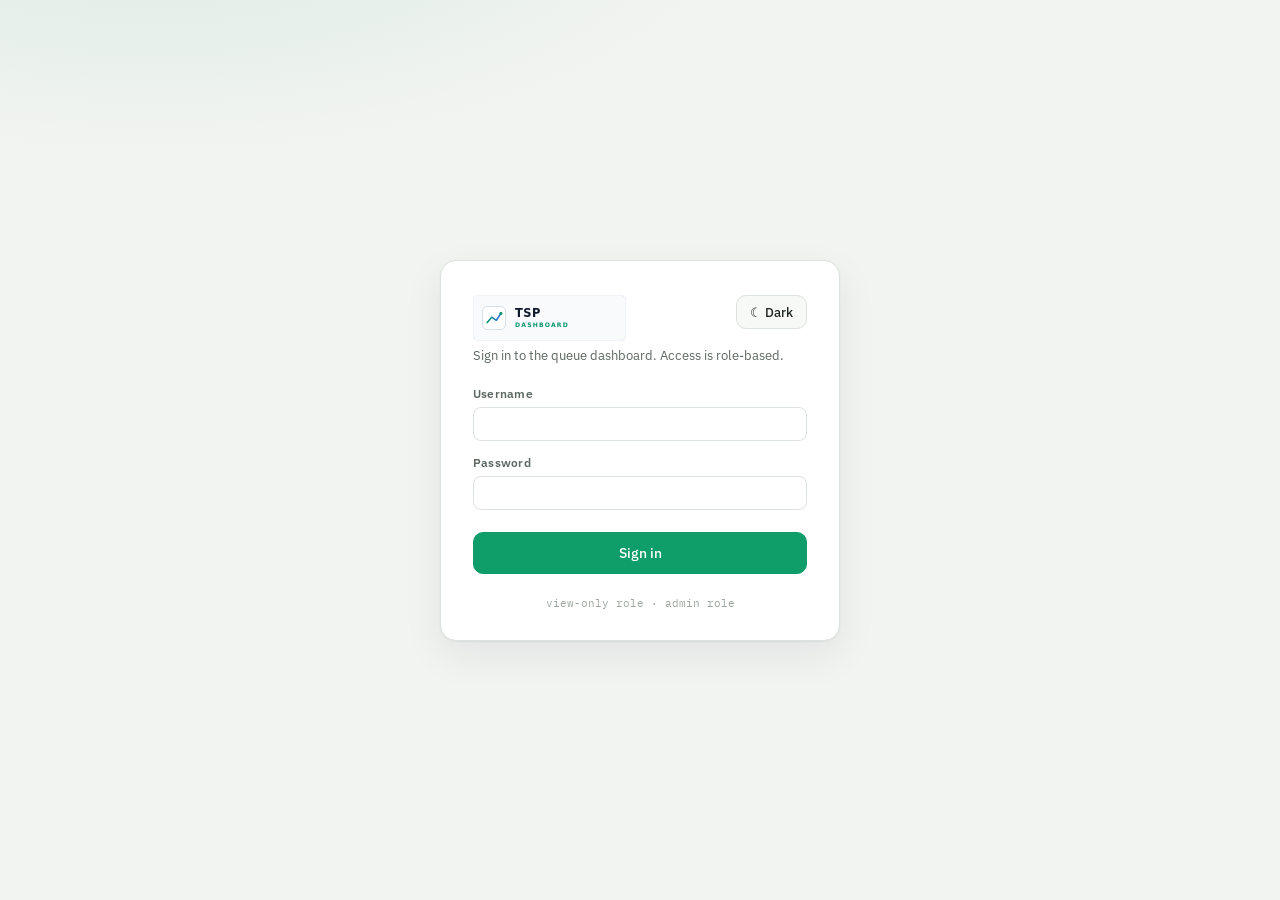
==== commit 3f608a6b: "Add login theme toggle, themed logo, and branding - Add light/dark mode toggle on the login page alo" ====
--- a/static/index.html
+++ b/static/index.html
@@ -4,7 +4,7 @@
 <meta charset="utf-8" />
 <meta name="viewport" content="width=device-width, initial-scale=1" />
 <title>tsp-dashboard</title>
-<link rel="icon" href="data:image/svg+xml,<svg xmlns='http://www.w3.org/2000/svg' viewBox='0 0 100 100'><text y='.9em' font-size='90'>⏱</text></svg>">
+<link rel="icon" href="/images/logo-dark.svg">
 <link rel="preconnect" href="https://fonts.googleapis.com">
 <link rel="preconnect" href="https://fonts.gstatic.com" crossorigin>
 <link href="https://fonts.googleapis.com/css2?family=IBM+Plex+Mono:wght@400;500;600&family=IBM+Plex+Sans:wght@400;500;600;700&display=swap" rel="stylesheet">
@@ -24,9 +24,9 @@
 <!-- ============================ LOGIN ============================ -->
 <div id="loginWrap" hidden>
   <div class="login-card">
-    <div class="login-brand">
-      <span class="mark">tsp</span>
-      <h1>tsp-dashboard</h1>
+    <div class="login-top">
+      <img class="login-logo" src="/images/logo-dark.svg" alt="tsp-dashboard" />
+      <button id="loginThemeBtn" class="theme-toggle" title="Toggle light/dark mode">☀ Light</button>
     </div>
     <p class="login-sub">Sign in to the queue dashboard. Access is role-based.</p>
     <form id="loginForm">
@@ -47,7 +47,7 @@
 
     <header class="top">
       <div class="brand">
-        <span class="mark">tsp</span>
+        <img class="brand-logo" src="/images/logo-dark.svg" alt="tsp-dashboard" />
         <div>
           <h1>tsp-dashboard</h1>
           <div class="bin" id="binPath">—</div>
@@ -57,7 +57,7 @@
         <span class="chip alive" id="serverChip"><span class="dot"></span><span id="serverChipText">checking…</span></span>
         <span class="chip" title="Slots available"><span class="dot" style="background:var(--ink-faint)"></span>slots&nbsp;<b id="slotsTag" style="color:var(--ink)">—</b></span>
         <span class="chip role-chip viewer" id="roleChip">—</span>
-        <button id="themeBtn" title="Toggle light/dark mode">☀ Light</button>
+        <button id="themeBtn" class="theme-toggle" title="Toggle light/dark mode">☀ Light</button>
         <button id="logoutBtn">Sign out</button>
       </div>
     </header>
@@ -148,6 +148,7 @@
         <div class="chip-btn" data-filter="failed">Failed</div>
       </div>
       <div class="toolbar-right">
+        <button class="refresh-btn" id="refreshBtn" title="Refresh now" aria-label="Refresh now"><span>↻</span></button>
         <div class="poll-wrap">
           <label for="pollSel">poll</label>
           <select id="pollSel" title="Auto-refresh interval — applies to your browser session">
@@ -237,8 +238,12 @@
 function setTheme(t) {
   document.documentElement.dataset.theme = t;
   localStorage.setItem('tsp-theme', t);
-  const btn = $('#themeBtn');
-  if (btn) btn.textContent = t === 'dark' ? '☀ Light' : '☾ Dark';
+  const label = t === 'dark' ? '☀ Light' : '☾ Dark';
+  document.querySelectorAll('.theme-toggle').forEach((btn) => { btn.textContent = label; });
+  const logo = t === 'dark' ? '/images/logo-dark.svg' : '/images/logo-light.svg';
+  const fav = document.querySelector('link[rel="icon"]');
+  if (fav) fav.href = logo;
+  document.querySelectorAll('.login-logo, .brand-logo').forEach((img) => { img.src = logo; });
 }
 
 function themeInit() {
@@ -339,6 +344,7 @@
       updateStats(data.counts || {});
       recordHistory(data.counts || {});
       markAlive(true, 'server up');
+      renderJobs();
     } else if (res.status === 503) {
       state.jobs = [];
       state.slots = null;
@@ -746,11 +752,25 @@
   $('#footPoll').textContent = formatPoll(state.pollMs);
 }
 
+async function refreshNow() {
+  const btn = $('#refreshBtn');
+  btn.classList.add('spinning');
+  try {
+    await fetchJobs();
+    toast('Refreshed.', 'ok');
+  } finally {
+    btn.classList.remove('spinning');
+  }
+}
+
 // events
 function bindEvents() {
   $('#loginForm').addEventListener('submit', doLogin);
   $('#logoutBtn').addEventListener('click', doLogout);
   $('#themeBtn').addEventListener('click', () => {
+    setTheme(document.documentElement.dataset.theme === 'dark' ? 'light' : 'dark');
+  });
+  $('#loginThemeBtn').addEventListener('click', () => {
     setTheme(document.documentElement.dataset.theme === 'dark' ? 'light' : 'dark');
   });
   $('#slotsBtn').addEventListener('click', setSlots);
@@ -776,6 +796,8 @@
   $('#pollSel').addEventListener('change', (e) => {
     applyPoll(parseInt(e.target.value, 10) || 2000);
   });
+
+  $('#refreshBtn').addEventListener('click', () => { refreshNow(); });
 }
 
 (async function init() {
--- a/static/style.css
+++ b/static/style.css
@@ -91,15 +91,8 @@
   border-radius:16px; padding:34px 32px 30px;
   box-shadow:var(--shadow);
 }
-.login-brand{display:flex; align-items:center; gap:10px; margin-bottom:6px;}
-.login-brand .mark{
-  font-family:var(--font-mono); font-size:13px; font-weight:600;
-  color:var(--accent);
-  background:var(--accent-dim);
-  border:1px solid var(--accent);
-  padding:3px 8px; border-radius:8px;
-}
-.login-card h1{font-size:19px; margin:0; letter-spacing:-.01em;}
+.login-top{display:flex; align-items:flex-start; justify-content:space-between; gap:14px; margin-bottom:6px;}
+.login-top .login-logo{height:46px; width:auto; display:block;}
 .login-sub{color:var(--ink-dim); font-size:13px; margin:6px 0 22px;}
 .login-card label{
   display:block; font-size:11.5px; font-weight:600;
@@ -116,10 +109,6 @@
   margin-top:22px; font-family:var(--font-mono); font-size:11px;
   color:var(--ink-faint); text-align:center;
 }
-.login-card .theme-inline{
-  position:absolute; margin-left:310px; margin-top:-6px;
-}
-.login-card .theme-inline button{padding:6px 9px; font-size:12px;}
 
 /* ---------- header ---------- */
 header.top{
@@ -128,11 +117,7 @@
   padding-bottom:16px; border-bottom:1px solid var(--grid); margin-bottom:18px;
 }
 .brand{display:flex; align-items:center; gap:10px;}
-.brand .mark{
-  font-family:var(--font-mono); font-size:13px; font-weight:600;
-  color:var(--accent); background:var(--accent-dim);
-  border:1px solid var(--accent); padding:3px 8px; border-radius:8px;
-}
+.brand .brand-logo{height:34px; width:auto; display:block;}
 .brand h1{font-size:18px; margin:0; letter-spacing:-.01em;}
 .brand .bin{font-family:var(--font-mono); font-size:11px; color:var(--ink-faint); margin-top:2px;}
 .head-right{display:flex; align-items:center; gap:8px; flex-wrap:wrap;}
@@ -239,6 +224,16 @@
 .search-wrap{position:relative;}
   .search-wrap::before{content:"⌕"; position:absolute; left:11px; top:50%; transform:translateY(-52%); color:var(--ink-faint); font-size:14px;}
   .toolbar-right{display:flex; align-items:center; gap:10px;}
+  .refresh-btn{
+    font-family:var(--font-mono); font-size:14px; color:var(--ink-dim);
+    background:var(--panel); border:1px solid var(--grid); border-radius:8px;
+    width:30px; height:30px; display:inline-flex; align-items:center; justify-content:center;
+    cursor:pointer; transition:all .12s;
+  }
+  .refresh-btn:hover{color:var(--ink); border-color:var(--ink-faint);}
+  .refresh-btn:active{transform:scale(.94);}
+  .refresh-btn.spinning span{display:inline-block; animation:refresh-spin .6s linear infinite;}
+  @keyframes refresh-spin{to{transform:rotate(360deg);}}
   .poll-wrap{display:inline-flex; align-items:center; gap:7px; font-family:var(--font-mono); font-size:11.5px; color:var(--ink-dim);}
   .poll-wrap label{letter-spacing:.02em;}
   .poll-wrap select{
@@ -354,4 +349,6 @@
   .row-head{display:none;}
   .job-row{grid-template-columns:1fr; gap:6px;}
   .actions-cell{justify-content:flex-start;}
+  .brand .brand-logo{height:26px;}
+  .login-top .login-logo{height:38px;}
 }
